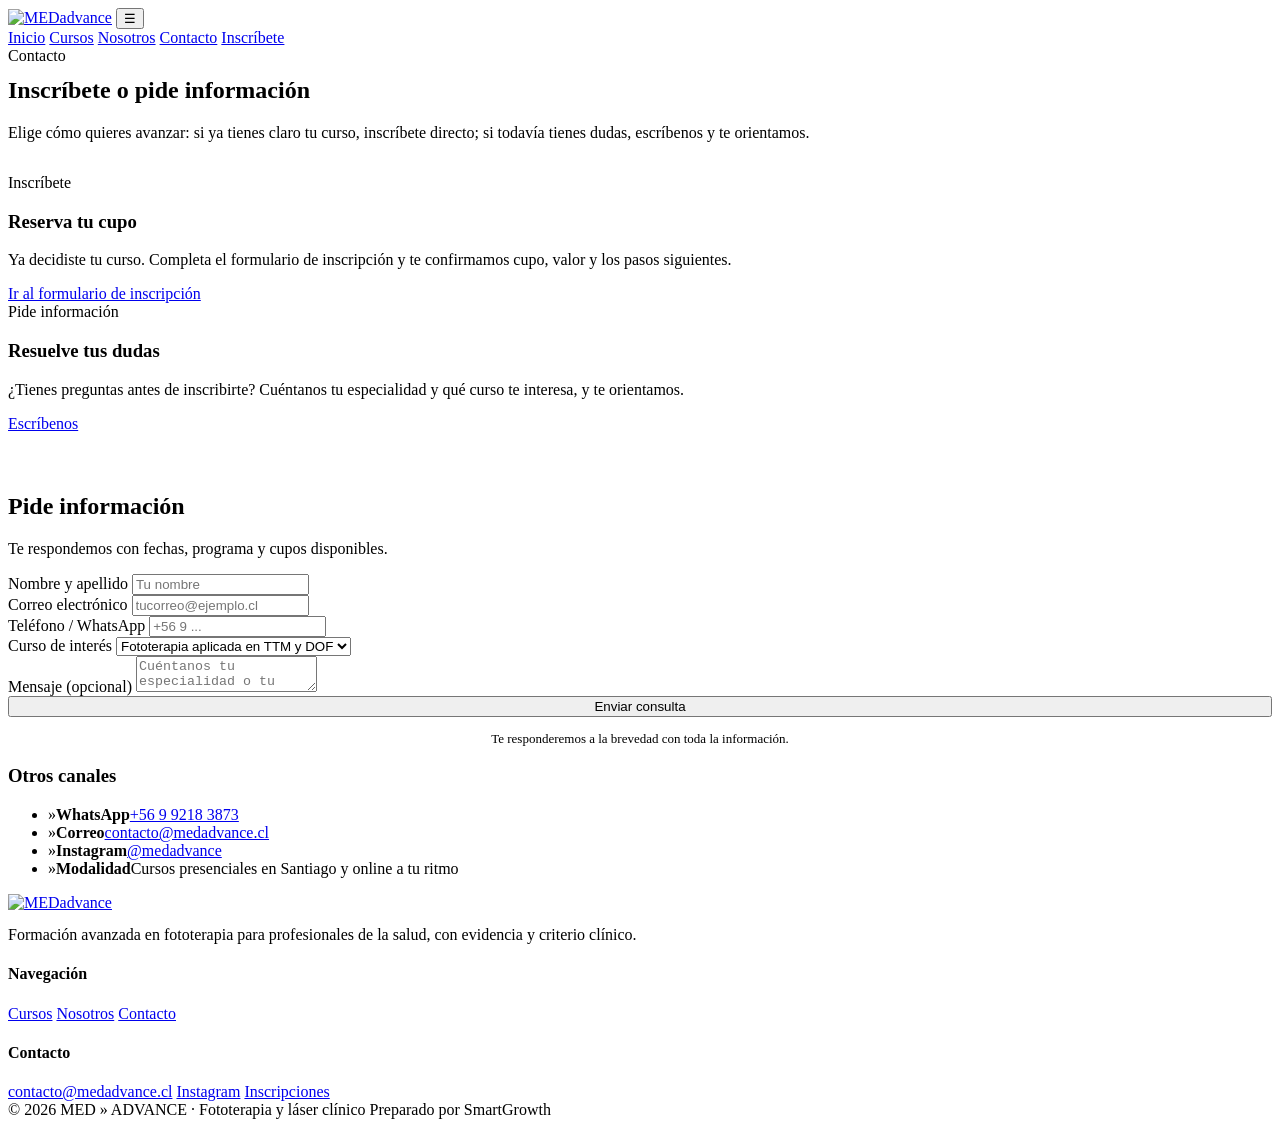
==== contacto.html @ 20c696f6 "Add files via upload" ====
<!doctype html>
<html lang="es">
<head>
<meta charset="utf-8">
<meta name="viewport" content="width=device-width, initial-scale=1">
<title>Inscríbete o pide información · MEDadvance</title>
<meta name="description" content="Inscríbete en los cursos de fototerapia de MEDadvance o pide información antes de reservar tu cupo.">
<link rel="icon" type="image/png" href="assets/img/isotipo.png">
<link rel="stylesheet" href="assets/style.css">
</head>
<body>

<header class="nav">
  <div class="wrap row">
    <a class="logo" href="index.html"><img src="assets/img/logo-navy.png" alt="MEDadvance" class="logo-img"></a>
    <button class="nav-toggle" aria-label="Abrir menú">&#9776;</button>
    <nav class="menu">
      <a href="index.html">Inicio</a>
      <a href="cursos.html">Cursos</a>
      <a href="nosotros.html">Nosotros</a>
      <a href="contacto.html" class="active">Contacto</a>
      <a href="contacto.html" class="btn btn-grad">Inscríbete</a>
    </nav>
  </div>
</header>

<section class="hero">
  <div class="wrap">
    <div class="kick">Contacto</div>
    <h1 style="margin-top:12px">Inscríbete o pide <b>información</b></h1>
    <p class="lead">Elige cómo quieres avanzar: si ya tienes claro tu curso, inscríbete directo; si todavía tienes dudas, escríbenos y te orientamos.</p>
  </div>
</section>

<!-- DOS ACCIONES -->
<section style="padding-top:16px">
  <div class="wrap">
    <div class="action-grid">

      <!-- INSCRÍBETE -->
      <!-- PENDIENTE TÉCNICO: enlazar al formulario de Google que alimenta la planilla Excel. Reemplazar el href de abajo por el link real (coordinar integración con el equipo técnico). -->
      <div class="action-card primary">
        <div class="ac-kick">Inscríbete</div>
        <h3>Reserva tu cupo</h3>
        <p>Ya decidiste tu curso. Completa el formulario de inscripción y te confirmamos cupo, valor y los pasos siguientes.</p>
        <a href="#" data-pendiente="formulario-google-inscripcion" class="btn btn-grad">Ir al formulario de inscripción</a>
      </div>

      <!-- PIDE INFORMACIÓN -->
      <div class="action-card">
        <div class="ac-kick">Pide información</div>
        <h3>Resuelve tus dudas</h3>
        <p>¿Tienes preguntas antes de inscribirte? Cuéntanos tu especialidad y qué curso te interesa, y te orientamos.</p>
        <a href="#form-info" class="btn btn-ghost">Escríbenos</a>
      </div>

    </div>
  </div>
</section>

<!-- FORMULARIO PIDE INFORMACIÓN -->
<section id="form-info" class="alt" style="padding-top:40px">
  <div class="wrap">
    <div class="sec-head"><h2>Pide <b>información</b></h2><p>Te respondemos con fechas, programa y cupos disponibles.</p></div>
    <div class="form-grid">

      <!-- FORMULARIO -->
      <form onsubmit="return false">
        <div class="panel">
          <div class="field">
            <label for="nombre">Nombre y apellido</label>
            <input id="nombre" type="text" placeholder="Tu nombre">
          </div>
          <div class="field">
            <label for="email">Correo electrónico</label>
            <input id="email" type="email" placeholder="tucorreo@ejemplo.cl">
          </div>
          <div class="field">
            <label for="tel">Teléfono / WhatsApp</label>
            <input id="tel" type="tel" placeholder="+56 9 ...">
          </div>
          <div class="field">
            <label for="curso">Curso de interés</label>
            <select id="curso">
              <option>Fototerapia aplicada en TTM y DOF</option>
              <option>Láser en terapia periodontal</option>
              <option>Introducción a la fototerapia</option>
              <option>Aún no lo sé, necesito orientación</option>
            </select>
          </div>
          <div class="field">
            <label for="msg">Mensaje (opcional)</label>
            <textarea id="msg" placeholder="Cuéntanos tu especialidad o tu duda"></textarea>
          </div>
          <button class="btn btn-grad" style="width:100%;text-align:center">Enviar consulta</button>
          <p style="font-size:13px;color:var(--tinta-soft);margin-top:14px;text-align:center">Te responderemos a la brevedad con toda la información.</p>
        </div>
      </form>

      <!-- INFO DE CONTACTO -->
      <aside>
        <div class="panel">
          <h3>Otros canales</h3>
          <ul class="contact-info" style="margin-top:6px">
            <li><span class="ic">&raquo;</span><span><b>WhatsApp</b><a href="https://wa.me/56992183873" target="_blank" rel="noopener">+56 9 9218 3873</a></span></li>
            <li><span class="ic">&raquo;</span><span><b>Correo</b><a href="mailto:contacto@medadvance.cl">contacto@medadvance.cl</a></span></li>
            <li><span class="ic">&raquo;</span><span><b>Instagram</b><a href="https://www.instagram.com/medadvance" target="_blank" rel="noopener">@medadvance</a></span></li>
            <li><span class="ic">&raquo;</span><span><b>Modalidad</b>Cursos presenciales en Santiago y online a tu ritmo</span></li>
          </ul>
        </div>
      </aside>

    </div>
  </div>
</section>

<footer class="site">
  <div class="wrap">
    <div class="foot-grid">
      <div>
        <a href="index.html"><img src="assets/img/logo-light.png" alt="MEDadvance" class="foot-logo"></a>
        <p style="margin-top:14px">Formación avanzada en fototerapia para profesionales de la salud, con evidencia y criterio clínico.</p>
      </div>
      <div>
        <h4>Navegación</h4>
        <a href="cursos.html">Cursos</a>
        <a href="nosotros.html">Nosotros</a>
        <a href="contacto.html">Contacto</a>
      </div>
      <div>
        <h4>Contacto</h4>
        <a href="mailto:contacto@medadvance.cl">contacto@medadvance.cl</a>
        <a href="https://www.instagram.com/medadvance" target="_blank" rel="noopener">Instagram</a>
        <a href="contacto.html">Inscripciones</a>
      </div>
    </div>
    <div class="foot-bottom">
      <span>© <span data-year>2026</span> MED &raquo; ADVANCE · Fototerapia y láser clínico</span>
      <span>Preparado por SmartGrowth</span>
    </div>
  </div>
</footer>

<script src="assets/site.js"></script>
</body>
</html>
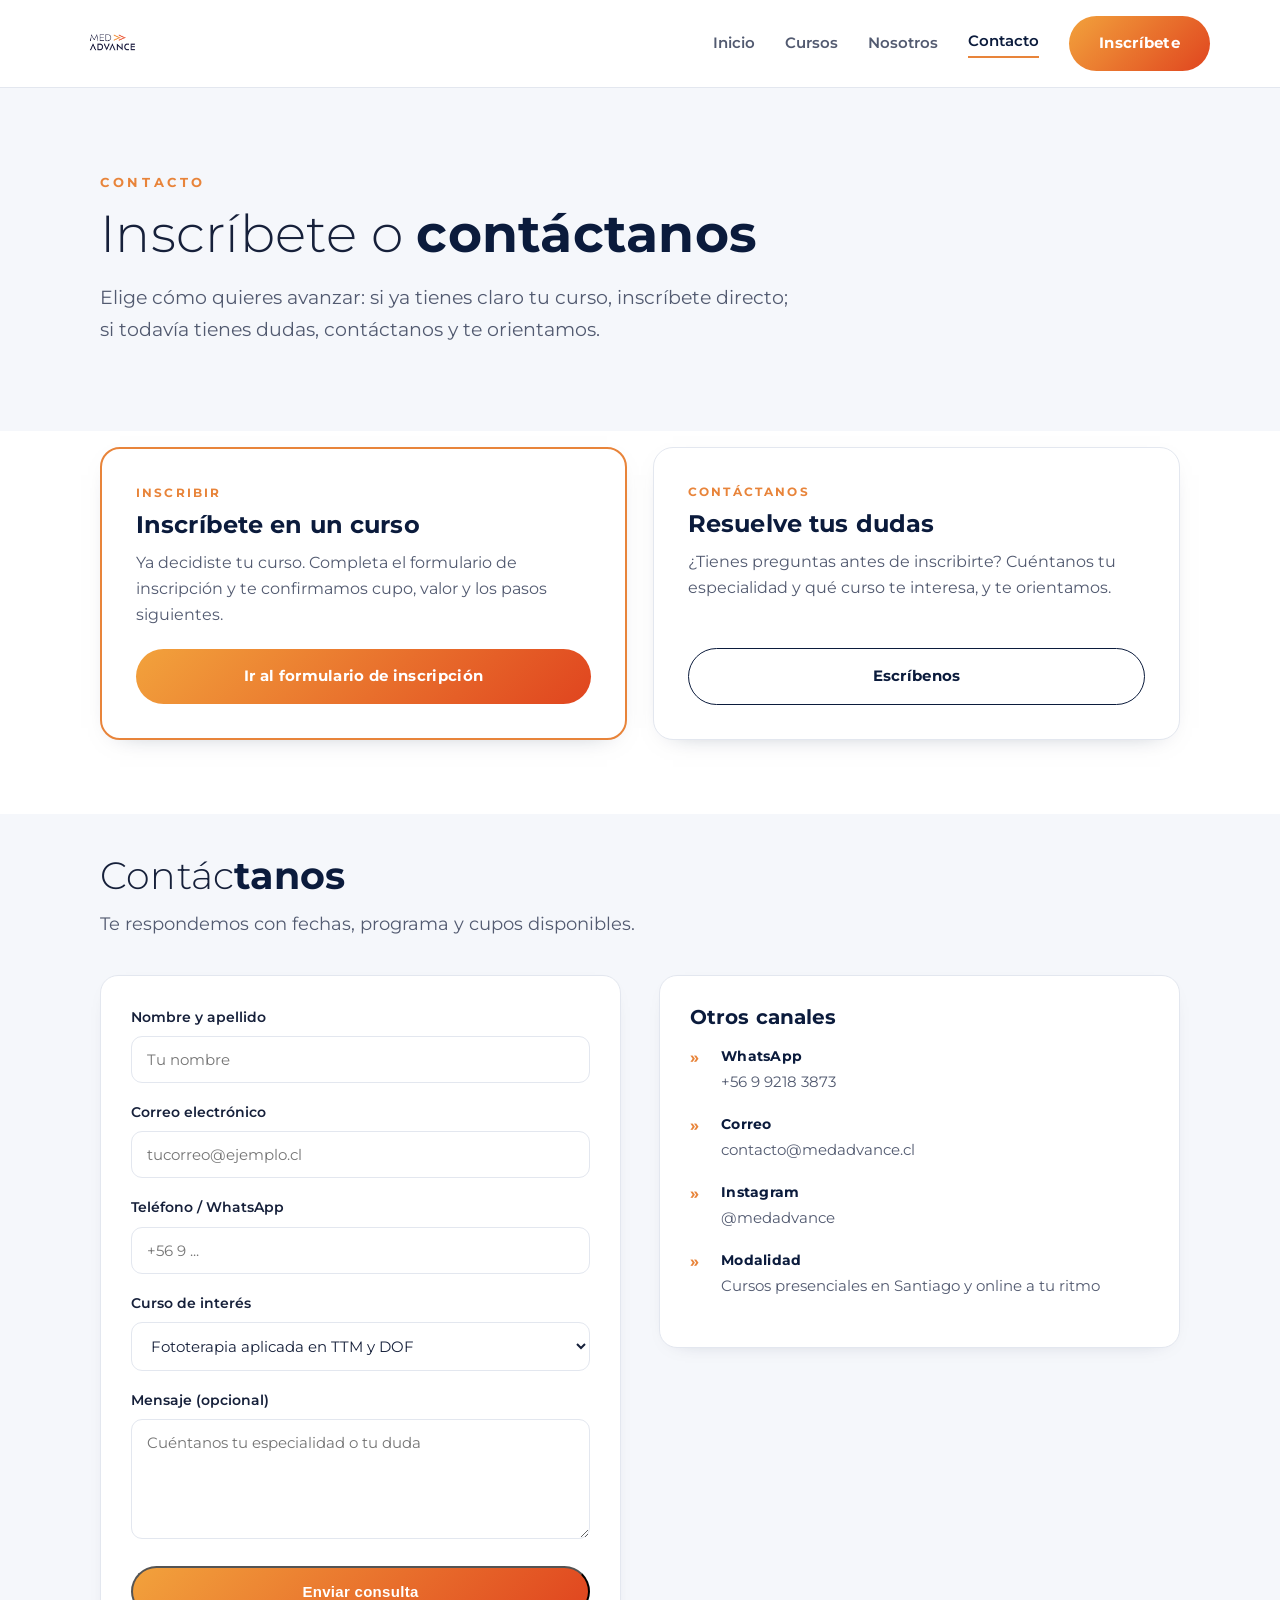
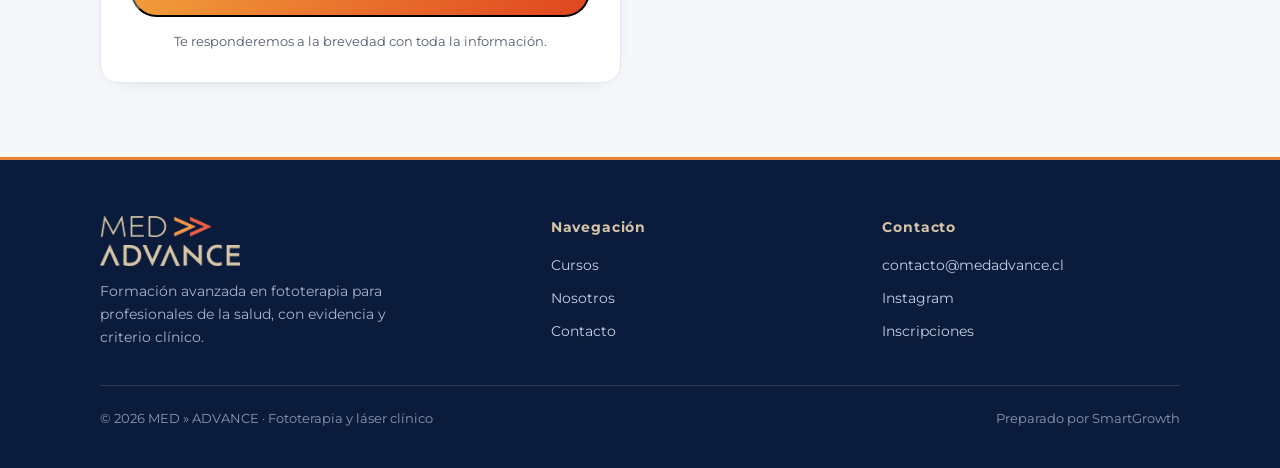
==== commit d560d7e3: "Mejoras de contenido, pilares y CTAs" ====
--- a/contacto.html
+++ b/contacto.html
@@ -27,8 +27,8 @@
 <section class="hero">
   <div class="wrap">
     <div class="kick">Contacto</div>
-    <h1 style="margin-top:12px">Inscríbete o pide <b>información</b></h1>
-    <p class="lead">Elige cómo quieres avanzar: si ya tienes claro tu curso, inscríbete directo; si todavía tienes dudas, escríbenos y te orientamos.</p>
+    <h1 style="margin-top:12px">Inscríbete o <b>contáctanos</b></h1>
+    <p class="lead">Elige cómo quieres avanzar: si ya tienes claro tu curso, inscríbete directo; si todavía tienes dudas, contáctanos y te orientamos.</p>
   </div>
 </section>
 
@@ -40,15 +40,16 @@
       <!-- INSCRÍBETE -->
       <!-- PENDIENTE TÉCNICO: enlazar al formulario de Google que alimenta la planilla Excel. Reemplazar el href de abajo por el link real (coordinar integración con el equipo técnico). -->
       <div class="action-card primary">
-        <div class="ac-kick">Inscríbete</div>
-        <h3>Reserva tu cupo</h3>
+        <div class="ac-kick">Inscribir</div>
+        <h3>Inscríbete en un curso</h3>
         <p>Ya decidiste tu curso. Completa el formulario de inscripción y te confirmamos cupo, valor y los pasos siguientes.</p>
+        <!-- PENDIENTE TÉCNICO: reemplazar el href por el link real del formulario de Google de inscripción. -->
         <a href="#" data-pendiente="formulario-google-inscripcion" class="btn btn-grad">Ir al formulario de inscripción</a>
       </div>
 
-      <!-- PIDE INFORMACIÓN -->
+      <!-- CONTÁCTANOS -->
       <div class="action-card">
-        <div class="ac-kick">Pide información</div>
+        <div class="ac-kick">Contáctanos</div>
         <h3>Resuelve tus dudas</h3>
         <p>¿Tienes preguntas antes de inscribirte? Cuéntanos tu especialidad y qué curso te interesa, y te orientamos.</p>
         <a href="#form-info" class="btn btn-ghost">Escríbenos</a>
@@ -61,7 +62,7 @@
 <!-- FORMULARIO PIDE INFORMACIÓN -->
 <section id="form-info" class="alt" style="padding-top:40px">
   <div class="wrap">
-    <div class="sec-head"><h2>Pide <b>información</b></h2><p>Te respondemos con fechas, programa y cupos disponibles.</p></div>
+    <div class="sec-head"><h2>Contác<b>tanos</b></h2><p>Te respondemos con fechas, programa y cupos disponibles.</p></div>
     <div class="form-grid">
 
       <!-- FORMULARIO -->
--- a/assets/style.css
+++ b/assets/style.css
@@ -0,0 +1,283 @@
+/* ===========================================================
+   MEDadvance · Hoja de estilos del sitio
+   Identidad: Manual de Marca v1.0 (junio 2026)
+   v2 · Tema claro: blanco y aire, azul noche solo como acento.
+   Salud y cosmética · Montserrat · chevron y láser.
+   =========================================================== */
+@import url('https://fonts.googleapis.com/css2?family=Montserrat:wght@300;400;500;600;700;800&display=swap');
+
+:root{
+  --noche:#0B1B3C;       /* azul noche · acento (hero, footer, CTA) */
+  --profundo:#0F2249;    /* superficies oscuras de acento */
+  --champagne:#D5C4A6;   /* SOLO logotipo / palabra MEDadvance, nunca fondo */
+  --naranja:#E8843A;
+  --rojo:#E12320;
+  --blanco:#FFFFFF;
+  --nieve:#F5F7FB;       /* fondo claro alterno, bloques con aire */
+  --nieve-2:#EEF1F7;
+  --tinta:#16203A;       /* texto principal sobre claro */
+  --tinta-soft:#525A70;  /* texto secundario sobre claro */
+  --gris:#7A849C;
+  --linea:#E3E7EF;       /* bordes sobre claro */
+  --linea-d:rgba(213,196,166,.18); /* bordes sobre oscuro */
+  --grad:linear-gradient(135deg,#F2A23C 0%,#E0451F 100%);
+}
+
+*{box-sizing:border-box;margin:0;padding:0}
+html{scroll-behavior:smooth}
+body{
+  font-family:'Montserrat',sans-serif;
+  color:var(--tinta);
+  background:var(--blanco);
+  line-height:1.65;
+  font-size:17.5px;
+  -webkit-font-smoothing:antialiased;
+}
+img{max-width:100%;display:block}
+a{color:inherit;text-decoration:none}
+.wrap{max-width:1140px;margin:0 auto;padding:0 30px}
+
+/* ---------- tipografía base ---------- */
+h1,h2,h3{font-weight:300;letter-spacing:.005em;line-height:1.15;color:var(--tinta)}
+.kick{font-size:13px;letter-spacing:.28em;text-transform:uppercase;color:var(--naranja);font-weight:700}
+.chev{font-weight:700;background:var(--grad);-webkit-background-clip:text;background-clip:text;color:transparent}
+
+/* ---------- botones ---------- */
+.btn{display:inline-block;padding:15px 30px;border-radius:999px;font-weight:700;font-size:15px;letter-spacing:.02em;transition:.18s;cursor:pointer}
+.btn-grad{background:var(--grad);color:#fff}
+.btn-grad:hover{filter:brightness(1.06);transform:translateY(-1px)}
+.btn-ghost{border:1.5px solid var(--noche);color:var(--noche)}
+.btn-ghost:hover{background:var(--noche);color:#fff}
+.btn-dark{background:var(--noche);color:#fff}
+.btn-dark:hover{background:var(--profundo)}
+/* botón fantasma sobre fondo oscuro (hero/CTA) */
+.on-dark .btn-ghost{border-color:rgba(255,255,255,.7);color:#fff}
+.on-dark .btn-ghost:hover{background:#fff;color:var(--noche)}
+
+/* ---------- nav (claro) ---------- */
+.nav{position:sticky;top:0;z-index:50;
+  background:rgba(255,255,255,.9);backdrop-filter:blur(10px);
+  border-bottom:1px solid var(--linea)}
+.nav .row{display:flex;justify-content:space-between;align-items:center;padding:16px 0}
+.menu{display:flex;gap:30px;font-size:15px;color:var(--tinta-soft);font-weight:600;align-items:center}
+.menu a:hover,.menu a.active{color:var(--noche)}
+.menu a.active{border-bottom:2px solid var(--naranja);padding-bottom:2px}
+.menu .btn:hover{color:#fff}
+.nav-toggle{display:none;background:none;border:0;color:var(--noche);font-size:26px;cursor:pointer}
+
+/* ---------- hero claro ---------- */
+.hero{padding:84px 0 56px;background:var(--nieve)}
+.hero h1{font-size:52px;line-height:1.1}
+.hero h1 b{font-weight:700;color:var(--noche)}
+.hero h1.impact{font-weight:800;font-size:58px;line-height:1.04;letter-spacing:0;color:var(--noche)}
+.hero h1.impact .hot{color:var(--naranja)}
+.hero p.lead{color:var(--tinta-soft);margin:20px 0 30px;max-width:54ch;font-size:19px}
+.hero-actions{display:flex;gap:14px;flex-wrap:wrap}
+
+/* hero principal a todo el ancho · ÚNICO bloque azul noche de acento */
+.hero-full{position:relative;overflow:hidden;color:#fff;
+  background:
+    radial-gradient(900px 520px at 80% -10%,rgba(225,35,32,.22),transparent 60%),
+    linear-gradient(155deg,#11254f 0%,#0B1B3C 60%,#081330 100%)}
+.hero-full .wrap{padding:104px 30px;position:relative;z-index:3}
+.hero-full .inner{max-width:700px}
+.hero-full .kick{color:var(--naranja)}
+.hero-full h1{font-weight:800;font-size:58px;line-height:1.05;letter-spacing:0;color:#fff;margin-top:14px}
+.hero-full h1 .hot{color:var(--naranja)}
+.hero-full p.lead{color:#D9DEEB;max-width:58ch;margin:22px 0 30px;font-size:19px}
+/* malla molecular (placeholder visual del área salud · pendiente foto definitiva) */
+.hero-full .molec{position:absolute;inset:0;z-index:1;opacity:.5}
+.hero-full .beam-lg{position:absolute;top:24%;right:-6%;width:60%;height:3px;z-index:2;
+  background:linear-gradient(90deg,transparent,var(--rojo));box-shadow:0 0 26px 6px rgba(225,35,32,.5);transform:rotate(14deg)}
+.hero-full .ald{position:absolute;right:34px;bottom:30px;z-index:3;background:#fff;border-radius:12px;
+  padding:10px 14px;box-shadow:0 10px 30px -10px rgba(0,0,0,.5)}
+.hero-full .ald img{height:54px;width:auto}
+
+/* ---------- franja de pilares (claro) ---------- */
+.strip{display:grid;grid-template-columns:repeat(3,1fr);gap:24px;margin-top:6px}
+.strip .pill-card{background:linear-gradient(180deg,#fff 0%,#f7f9fd 100%);border:1px solid var(--linea);border-left:4px solid var(--naranja);
+  border-radius:14px;padding:26px 24px;font-size:16px;color:var(--tinta-soft);transition:transform .2s,box-shadow .2s;
+  box-shadow:0 1px 2px rgba(11,27,60,.04),0 14px 30px -22px rgba(11,27,60,.5)}
+.strip .pill-card:hover{transform:translateY(-4px);box-shadow:0 4px 10px -4px rgba(11,27,60,.14),0 26px 46px -26px rgba(11,27,60,.5)}
+.strip .pill-card b{display:block;color:var(--noche);font-weight:700;font-size:18px;margin-bottom:8px}
+.strip .pill-card .soon-tag{display:inline-block;font-size:10px;letter-spacing:.16em;text-transform:uppercase;
+  font-weight:700;color:var(--naranja);border:1px solid var(--naranja);border-radius:999px;padding:2px 9px;margin-top:12px}
+
+/* ---------- secciones ---------- */
+section{padding:74px 0}
+section.alt{background:var(--nieve)}
+.sec-head{margin-bottom:36px}
+.sec-head h2{font-size:38px}
+.sec-head h2 b{font-weight:700;color:var(--noche)}
+.sec-head p{color:var(--tinta-soft);margin-top:12px;max-width:62ch;font-size:18px}
+.center{text-align:center}
+.center p{margin-left:auto;margin-right:auto}
+.cat-label{font-size:14px;letter-spacing:.16em;text-transform:uppercase;color:var(--noche);
+  font-weight:700;margin:44px 0 18px;padding-bottom:12px;border-bottom:2px solid var(--linea)}
+
+/* ---------- pestañas presencial / online ---------- */
+.tabs-wrap{text-align:center}
+.tabs{display:inline-flex;gap:6px;background:var(--nieve);border:1px solid var(--linea);
+  border-radius:999px;padding:6px;margin:0 auto 36px}
+.tab{border:0;background:transparent;font-family:inherit;font-weight:700;font-size:14px;
+  letter-spacing:.04em;color:var(--tinta-soft);padding:11px 30px;border-radius:999px;cursor:pointer;transition:.18s}
+.tab:hover{color:var(--noche)}
+.tab.active{background:var(--grad);color:#fff}
+.tab-panel.hidden{display:none}
+
+/* ---------- CARDS DE CURSO (blancas) ---------- */
+.cursos{display:grid;grid-template-columns:repeat(3,1fr);gap:24px}
+.curso{background:linear-gradient(180deg,#fff 0%,#fbfcfe 100%);color:var(--tinta);border-radius:18px;overflow:hidden;
+  display:flex;flex-direction:column;transition:transform .2s,box-shadow .2s,border-color .2s;border:1px solid var(--linea);position:relative;
+  box-shadow:0 1px 2px rgba(11,27,60,.04),0 12px 30px -20px rgba(11,27,60,.55)}
+.curso::after{content:"";position:absolute;top:0;left:0;right:0;height:3px;background:var(--grad);
+  transform:scaleX(0);transform-origin:left;transition:transform .22s;z-index:4}
+.curso:hover{transform:translateY(-6px);border-color:#cfd6e6;
+  box-shadow:0 4px 10px -4px rgba(11,27,60,.16),0 30px 54px -24px rgba(11,27,60,.55)}
+.curso:hover::after{transform:scaleX(1)}
+.curso .media{height:120px;position:relative;overflow:hidden;
+  background:radial-gradient(120% 120% at 85% -10%,rgba(225,35,32,.32),transparent 55%),linear-gradient(150deg,#16294f 0%,#0a1734 100%);
+  box-shadow:inset 0 -16px 30px -18px rgba(0,0,0,.6)}
+.curso .media .beam{position:absolute;top:42%;right:-10%;width:130%;height:2px;
+  background:linear-gradient(90deg,transparent,var(--rojo));box-shadow:0 0 16px 3px rgba(225,35,32,.5);transform:rotate(16deg)}
+.curso .media .mc{position:absolute;inset:0;display:flex;align-items:center;justify-content:center;
+  font-size:50px;font-weight:800;opacity:.9}
+.curso .body{padding:24px 24px 26px;display:flex;flex-direction:column;flex:1}
+.curso .tag{font-size:12px;letter-spacing:.14em;text-transform:uppercase;color:#A85B1B;font-weight:700}
+.curso h3{font-weight:700;font-size:21px;margin:10px 0;color:var(--noche)}
+.curso p{font-size:15px;color:var(--tinta-soft);margin-bottom:16px}
+.curso .meta{list-style:none;margin:0 0 20px;font-size:14px;color:var(--tinta-soft)}
+.curso .meta li{padding-left:20px;position:relative;margin-bottom:7px}
+.curso .meta li::before{content:"»";position:absolute;left:0;color:var(--naranja);font-weight:700}
+.curso .foot{margin-top:auto}
+.curso .link{font-weight:700;font-size:14px;color:var(--rojo);letter-spacing:.02em}
+.curso .link:hover{color:#A8120F}
+.badge{position:absolute;top:12px;left:12px;background:var(--grad);color:#fff;
+  font-size:10px;font-weight:700;letter-spacing:.14em;text-transform:uppercase;padding:5px 11px;border-radius:999px}
+.curso.soon{opacity:1;border:1px dashed #c7cee0;background:var(--nieve)}
+.curso.soon .media{background:linear-gradient(150deg,#1a2b52,#101f42);opacity:.85}
+.curso.soon h3{color:var(--noche)}
+.curso.soon p{color:var(--tinta-soft)}
+.curso.soon .tag{color:var(--naranja)}
+
+/* ---------- docentes / fundadoras ---------- */
+.portrait{width:112px;height:112px;border-radius:50%;border:2px solid var(--naranja);overflow:hidden;
+  display:flex;align-items:center;justify-content:center;font-weight:700;font-size:28px;
+  color:var(--noche);background:var(--nieve-2)}
+.portrait img{width:100%;height:100%;object-fit:cover;border-radius:50%;filter:grayscale(1)}
+.people{display:grid;grid-template-columns:repeat(auto-fit,minmax(230px,1fr));gap:30px}
+.person{text-align:center;background:linear-gradient(180deg,#fff 0%,#f7f9fd 100%);border:1px solid var(--linea);
+  border-radius:18px;padding:30px 24px;transition:transform .2s,box-shadow .2s,border-color .2s;
+  box-shadow:0 1px 2px rgba(11,27,60,.04),0 14px 32px -22px rgba(11,27,60,.5)}
+.person:hover{transform:translateY(-5px);border-color:#cfd6e6;box-shadow:0 4px 10px -4px rgba(11,27,60,.14),0 28px 50px -26px rgba(11,27,60,.55)}
+.person .portrait{margin:0 auto 16px}
+.person.invited{background:linear-gradient(180deg,#fff 0%,#f5f7fb 100%);border-style:dashed}
+.person .n{font-weight:700;font-size:18px;color:var(--noche)}
+.person .r{font-size:14px;color:var(--naranja);margin-top:3px;font-weight:600}
+.person .bio{font-size:14.5px;color:var(--tinta-soft);margin-top:10px}
+.person .role-pill{display:inline-block;font-size:10px;letter-spacing:.14em;text-transform:uppercase;
+  font-weight:700;color:#fff;background:var(--noche);padding:4px 12px;border-radius:999px;margin-top:10px}
+.person.invited .portrait{background:#fff;border-style:dashed;border-color:#c7cee0;color:var(--gris);font-size:32px}
+
+/* ---------- CTA (acento azul noche) ---------- */
+.cta{background:radial-gradient(700px 360px at 80% -20%,rgba(225,35,32,.2),transparent 60%),linear-gradient(120deg,#11254f,#0a1838);
+  border-radius:26px;padding:58px;text-align:center;color:#fff}
+.cta h2{font-size:34px;margin-bottom:12px;color:#fff}
+.cta h2 b{font-weight:700;color:var(--champagne)}
+.cta p{color:#D9DEEB;max-width:54ch;margin:0 auto 28px;font-size:18px}
+
+/* ---------- stats ---------- */
+.stats{display:grid;grid-template-columns:repeat(3,1fr);gap:22px;text-align:center}
+.stat{background:linear-gradient(180deg,#fff 0%,#f7f9fd 100%);border:1px solid var(--linea);border-top:3px solid var(--naranja);
+  border-radius:16px;padding:30px 20px;transition:transform .2s,box-shadow .2s;
+  box-shadow:0 1px 2px rgba(11,27,60,.04),0 14px 30px -22px rgba(11,27,60,.5)}
+.stat:hover{transform:translateY(-4px);box-shadow:0 4px 10px -4px rgba(11,27,60,.14),0 26px 46px -26px rgba(11,27,60,.5)}
+.stat .big{font-weight:800;font-size:30px;color:var(--noche);line-height:1.15}
+.stat .lbl{font-size:13px;letter-spacing:.08em;color:var(--tinta-soft);margin-top:8px}
+
+/* ---------- ficha de curso ---------- */
+.detail-grid{display:grid;grid-template-columns:1.5fr .85fr;gap:38px;align-items:start}
+.panel{background:#fff;border:1px solid var(--linea);border-radius:18px;padding:30px;box-shadow:0 6px 22px -18px rgba(11,27,60,.4)}
+.panel.light{background:var(--nieve)}
+.panel.light h3{color:var(--noche)}
+.panel h3{font-weight:700;font-size:20px;color:var(--noche);margin-bottom:16px}
+.panel p{color:var(--tinta-soft)}
+.temario{list-style:none}
+.temario li{padding:13px 0 13px 26px;position:relative;border-bottom:1px solid var(--linea);color:var(--tinta-soft);font-size:15.5px}
+.temario li:last-child{border-bottom:0}
+.temario li::before{content:"»";position:absolute;left:0;color:var(--naranja);font-weight:700}
+.price-card{position:sticky;top:96px}
+.price-card .fact{display:flex;justify-content:space-between;gap:14px;padding:13px 0;border-bottom:1px solid var(--linea);font-size:15px}
+.price-card .fact:last-of-type{border-bottom:0}
+.price-card .fact span{color:var(--tinta-soft)}
+.price-card .fact b{font-weight:700;color:var(--noche);text-align:right}
+.price-card .btn{width:100%;text-align:center;margin-top:16px}
+.breadcrumb{font-size:13px;color:var(--tinta-soft);margin-bottom:14px}
+.breadcrumb a:hover{color:var(--naranja)}
+
+/* ---------- formulario contacto ---------- */
+.form-grid{display:grid;grid-template-columns:1fr 1fr;gap:38px;align-items:start}
+.field{margin-bottom:18px}
+.field label{display:block;font-size:14px;color:var(--tinta);margin-bottom:7px;font-weight:600}
+.field input,.field select,.field textarea{width:100%;font-family:inherit;font-size:15px;
+  background:#fff;border:1.5px solid var(--linea);border-radius:11px;padding:13px 15px;color:var(--tinta)}
+.field input:focus,.field select:focus,.field textarea:focus{outline:none;border-color:var(--naranja)}
+.field textarea{min-height:120px;resize:vertical}
+.contact-info li{list-style:none;display:flex;gap:13px;align-items:flex-start;margin-bottom:18px;color:var(--tinta-soft);font-size:15px}
+.contact-info .ic{color:var(--naranja);font-weight:700;font-size:16px;min-width:18px}
+.contact-info b{display:block;color:var(--noche);font-weight:700;font-size:14px;letter-spacing:.02em;margin-bottom:2px}
+
+/* ---------- doble acción inscríbete / pide info ---------- */
+.action-grid{display:grid;grid-template-columns:1fr 1fr;gap:26px;align-items:stretch}
+.action-card{background:#fff;border:1px solid var(--linea);border-radius:20px;padding:34px;display:flex;flex-direction:column;
+  box-shadow:0 8px 26px -20px rgba(11,27,60,.5)}
+.action-card.primary{border:2px solid var(--naranja)}
+.action-card .ac-kick{font-size:12px;letter-spacing:.18em;text-transform:uppercase;font-weight:700;color:var(--naranja);margin-bottom:8px}
+.action-card h3{font-size:24px;color:var(--noche);font-weight:700;margin-bottom:12px}
+.action-card p{color:var(--tinta-soft);font-size:15.5px;margin-bottom:22px}
+.action-card .btn{margin-top:auto;text-align:center}
+
+/* ---------- membresía / sello ALD ---------- */
+.sello{background:#fff;border:1px solid var(--linea);border-radius:14px;padding:14px 20px;display:inline-flex;align-items:center;box-shadow:0 8px 24px -18px rgba(11,27,60,.5)}
+.sello img{height:74px;width:auto;display:block}
+
+/* ---------- footer (acento azul noche) ---------- */
+footer.site{background:var(--noche);border-top:3px solid var(--naranja);padding:56px 0 38px;color:#A9B3CC;font-size:14px}
+.foot-grid{display:grid;grid-template-columns:1.4fr 1fr 1fr;gap:34px;margin-bottom:32px}
+.foot-grid h4{font-weight:700;color:var(--champagne);font-size:14px;letter-spacing:.06em;margin-bottom:15px}
+.foot-grid a{display:block;color:#C7D0E4;margin-bottom:10px}
+.foot-grid a:hover{color:#fff}
+.foot-grid p{color:#A9B3CC;font-size:14px;max-width:36ch}
+.foot-bottom{border-top:1px solid var(--linea-d);padding-top:22px;display:flex;justify-content:space-between;flex-wrap:wrap;gap:10px;color:#8C97B4;font-size:13px}
+
+/* ---------- logos ---------- */
+.logo-img{height:46px;width:auto;display:block}
+.foot-logo{height:50px;width:auto;display:block;margin-bottom:14px}
+
+/* ---------- responsive ---------- */
+@media(max-width:880px){
+  body{font-size:16.5px}
+  .hero h1,.hero h1.impact{font-size:36px}
+  .hero-full h1{font-size:36px}
+  .hero-full .wrap{padding:70px 30px}
+  .hero-full .ald{position:static;display:inline-flex;margin-top:26px}
+  .cursos{grid-template-columns:1fr 1fr}
+  .strip{grid-template-columns:1fr}
+  .detail-grid,.form-grid,.action-grid{grid-template-columns:1fr}
+  .price-card{position:static}
+  .foot-grid{grid-template-columns:1fr 1fr}
+  .sec-head h2{font-size:30px}
+  .menu{display:none;position:absolute;top:100%;left:0;right:0;background:#fff;
+    flex-direction:column;gap:0;padding:8px 30px 18px;border-bottom:1px solid var(--linea);box-shadow:0 16px 30px -18px rgba(11,27,60,.3)}
+  .menu.open{display:flex}
+  .menu a{padding:13px 0;border-bottom:1px solid var(--linea)}
+  .menu a.active{border-bottom:1px solid var(--linea)}
+  .nav-toggle{display:block}
+  .nav .row{position:relative}
+}
+@media(max-width:560px){
+  .cursos,.stats{grid-template-columns:1fr}
+  .foot-grid{grid-template-columns:1fr}
+  .hero h1{font-size:30px}
+  .cta{padding:38px 24px}
+}
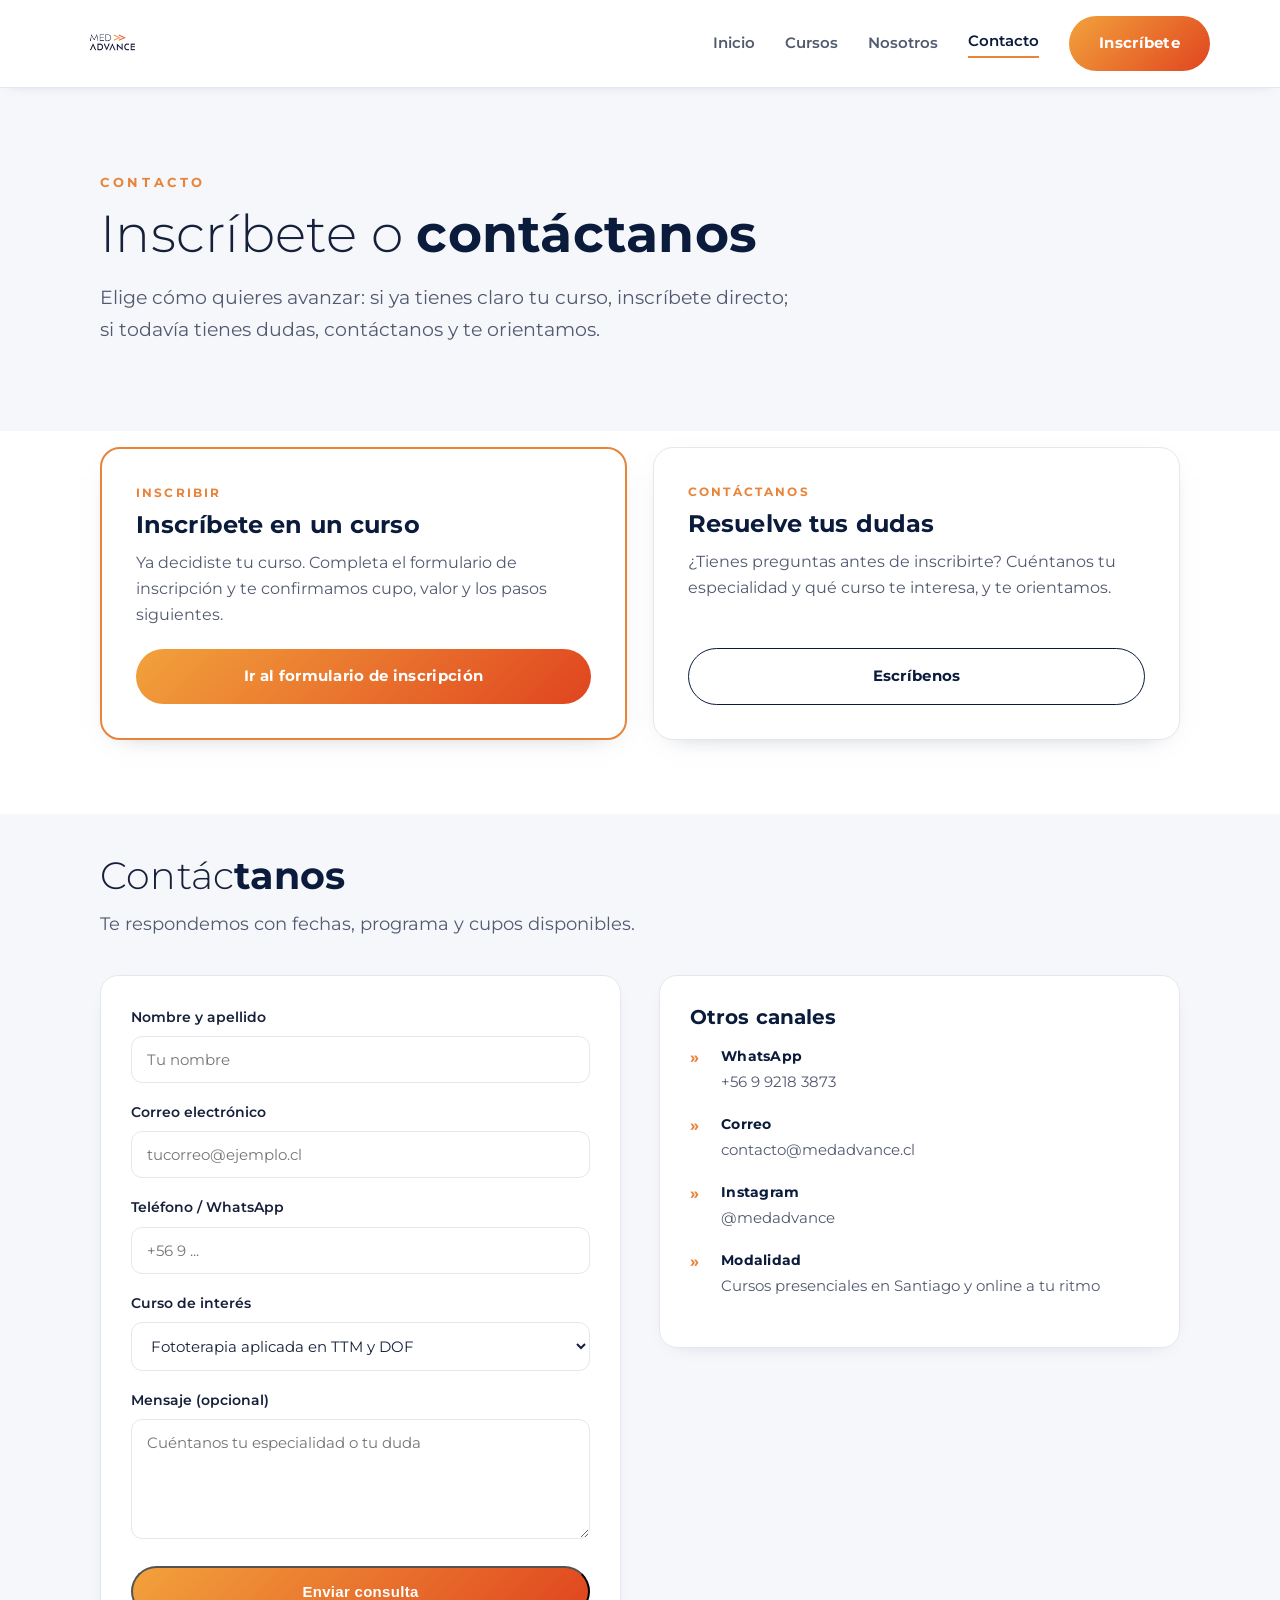
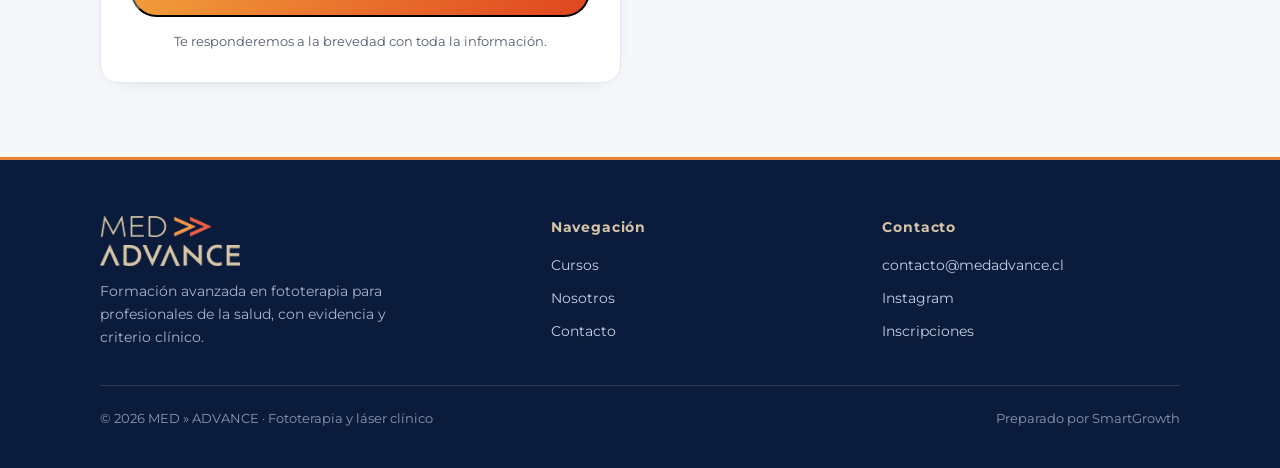
==== commit 36f6a615: "Conecta form de inscripcion en CTAs" ====
--- a/contacto.html
+++ b/contacto.html
@@ -43,8 +43,7 @@
         <div class="ac-kick">Inscribir</div>
         <h3>Inscríbete en un curso</h3>
         <p>Ya decidiste tu curso. Completa el formulario de inscripción y te confirmamos cupo, valor y los pasos siguientes.</p>
-        <!-- PENDIENTE TÉCNICO: reemplazar el href por el link real del formulario de Google de inscripción. -->
-        <a href="#" data-pendiente="formulario-google-inscripcion" class="btn btn-grad">Ir al formulario de inscripción</a>
+        <a href="https://docs.google.com/forms/d/e/1FAIpQLSf7IwSCThCuu9hr53Nv6-zFaB6_RZJFI_L9b_LfMSGkV49IEg/viewform" target="_blank" rel="noopener" class="btn btn-grad">Ir al formulario de inscripción</a>
       </div>
 
       <!-- CONTÁCTANOS -->
--- a/assets/style.css
+++ b/assets/style.css
@@ -56,8 +56,8 @@
 
 /* ---------- nav (claro) ---------- */
 .nav{position:sticky;top:0;z-index:50;
-  background:rgba(255,255,255,.9);backdrop-filter:blur(10px);
-  border-bottom:1px solid var(--linea)}
+  background:#fff;
+  border-bottom:1px solid var(--linea);box-shadow:0 2px 14px -10px rgba(11,27,60,.4)}
 .nav .row{display:flex;justify-content:space-between;align-items:center;padding:16px 0}
 .menu{display:flex;gap:30px;font-size:15px;color:var(--tinta-soft);font-weight:600;align-items:center}
 .menu a:hover,.menu a.active{color:var(--noche)}
@@ -95,7 +95,7 @@
 
 /* ---------- franja de pilares (claro) ---------- */
 .strip{display:grid;grid-template-columns:repeat(3,1fr);gap:24px;margin-top:6px}
-.strip .pill-card{background:linear-gradient(180deg,#fff 0%,#f7f9fd 100%);border:1px solid var(--linea);border-left:4px solid var(--naranja);
+.strip .pill-card{background:linear-gradient(180deg,#fff 0%,#f7f9fd 100%);border:2px solid var(--naranja);
   border-radius:14px;padding:26px 24px;font-size:16px;color:var(--tinta-soft);transition:transform .2s,box-shadow .2s;
   box-shadow:0 1px 2px rgba(11,27,60,.04),0 14px 30px -22px rgba(11,27,60,.5)}
 .strip .pill-card:hover{transform:translateY(-4px);box-shadow:0 4px 10px -4px rgba(11,27,60,.14),0 26px 46px -26px rgba(11,27,60,.5)}
@@ -154,6 +154,13 @@
 .curso .link:hover{color:#A8120F}
 .badge{position:absolute;top:12px;left:12px;background:var(--grad);color:#fff;
   font-size:10px;font-weight:700;letter-spacing:.14em;text-transform:uppercase;padding:5px 11px;border-radius:999px}
+.badge.full{background:linear-gradient(135deg,#5a6c8e,#27375c)}
+/* cinta diagonal "sin cupos" en la esquina de la card */
+.curso.soldout .media{filter:saturate(.65) brightness(.92)}
+.ribbon-cupos{position:absolute;top:22px;right:-58px;z-index:6;transform:rotate(45deg);
+  background:linear-gradient(135deg,#F2A23C 0%,#E0451F 100%);color:#fff;
+  font-weight:800;font-size:12px;letter-spacing:.16em;text-transform:uppercase;
+  padding:8px 64px;box-shadow:0 8px 18px -8px rgba(225,35,32,.6)}
 .curso.soon{opacity:1;border:1px dashed #c7cee0;background:var(--nieve)}
 .curso.soon .media{background:linear-gradient(150deg,#1a2b52,#101f42);opacity:.85}
 .curso.soon h3{color:var(--noche)}
@@ -166,10 +173,10 @@
   color:var(--noche);background:var(--nieve-2)}
 .portrait img{width:100%;height:100%;object-fit:cover;border-radius:50%;filter:grayscale(1)}
 .people{display:grid;grid-template-columns:repeat(auto-fit,minmax(230px,1fr));gap:30px}
-.person{text-align:center;background:linear-gradient(180deg,#fff 0%,#f7f9fd 100%);border:1px solid var(--linea);
+.person{text-align:center;background:linear-gradient(180deg,#fff 0%,#f7f9fd 100%);border:2px solid var(--naranja);
   border-radius:18px;padding:30px 24px;transition:transform .2s,box-shadow .2s,border-color .2s;
   box-shadow:0 1px 2px rgba(11,27,60,.04),0 14px 32px -22px rgba(11,27,60,.5)}
-.person:hover{transform:translateY(-5px);border-color:#cfd6e6;box-shadow:0 4px 10px -4px rgba(11,27,60,.14),0 28px 50px -26px rgba(11,27,60,.55)}
+.person:hover{transform:translateY(-5px);border-color:var(--rojo);box-shadow:0 6px 14px -6px rgba(232,132,58,.25),0 28px 50px -26px rgba(11,27,60,.55)}
 .person .portrait{margin:0 auto 16px}
 .person.invited{background:linear-gradient(180deg,#fff 0%,#f5f7fb 100%);border-style:dashed}
 .person .n{font-weight:700;font-size:18px;color:var(--noche)}
@@ -188,7 +195,7 @@
 
 /* ---------- stats ---------- */
 .stats{display:grid;grid-template-columns:repeat(3,1fr);gap:22px;text-align:center}
-.stat{background:linear-gradient(180deg,#fff 0%,#f7f9fd 100%);border:1px solid var(--linea);border-top:3px solid var(--naranja);
+.stat{background:linear-gradient(180deg,#fff 0%,#f7f9fd 100%);border:2px solid var(--naranja);
   border-radius:16px;padding:30px 20px;transition:transform .2s,box-shadow .2s;
   box-shadow:0 1px 2px rgba(11,27,60,.04),0 14px 30px -22px rgba(11,27,60,.5)}
 .stat:hover{transform:translateY(-4px);box-shadow:0 4px 10px -4px rgba(11,27,60,.14),0 26px 46px -26px rgba(11,27,60,.5)}
@@ -203,9 +210,11 @@
 .panel h3{font-weight:700;font-size:20px;color:var(--noche);margin-bottom:16px}
 .panel p{color:var(--tinta-soft)}
 .temario{list-style:none}
-.temario li{padding:13px 0 13px 26px;position:relative;border-bottom:1px solid var(--linea);color:var(--tinta-soft);font-size:15.5px}
-.temario li:last-child{border-bottom:0}
-.temario li::before{content:"»";position:absolute;left:0;color:var(--naranja);font-weight:700}
+.temario li{padding:13px 16px 13px 34px;position:relative;margin-bottom:10px;color:var(--tinta-soft);font-size:15.5px;
+  background:var(--nieve);border-left:3px solid var(--naranja);border-radius:0 10px 10px 0;transition:border-color .18s,background .18s}
+.temario li:last-child{margin-bottom:0}
+.temario li:hover{border-left-color:var(--rojo);background:var(--nieve-2)}
+.temario li::before{content:"»";position:absolute;left:14px;color:var(--naranja);font-weight:700}
 .price-card{position:sticky;top:96px}
 .price-card .fact{display:flex;justify-content:space-between;gap:14px;padding:13px 0;border-bottom:1px solid var(--linea);font-size:15px}
 .price-card .fact:last-of-type{border-bottom:0}
